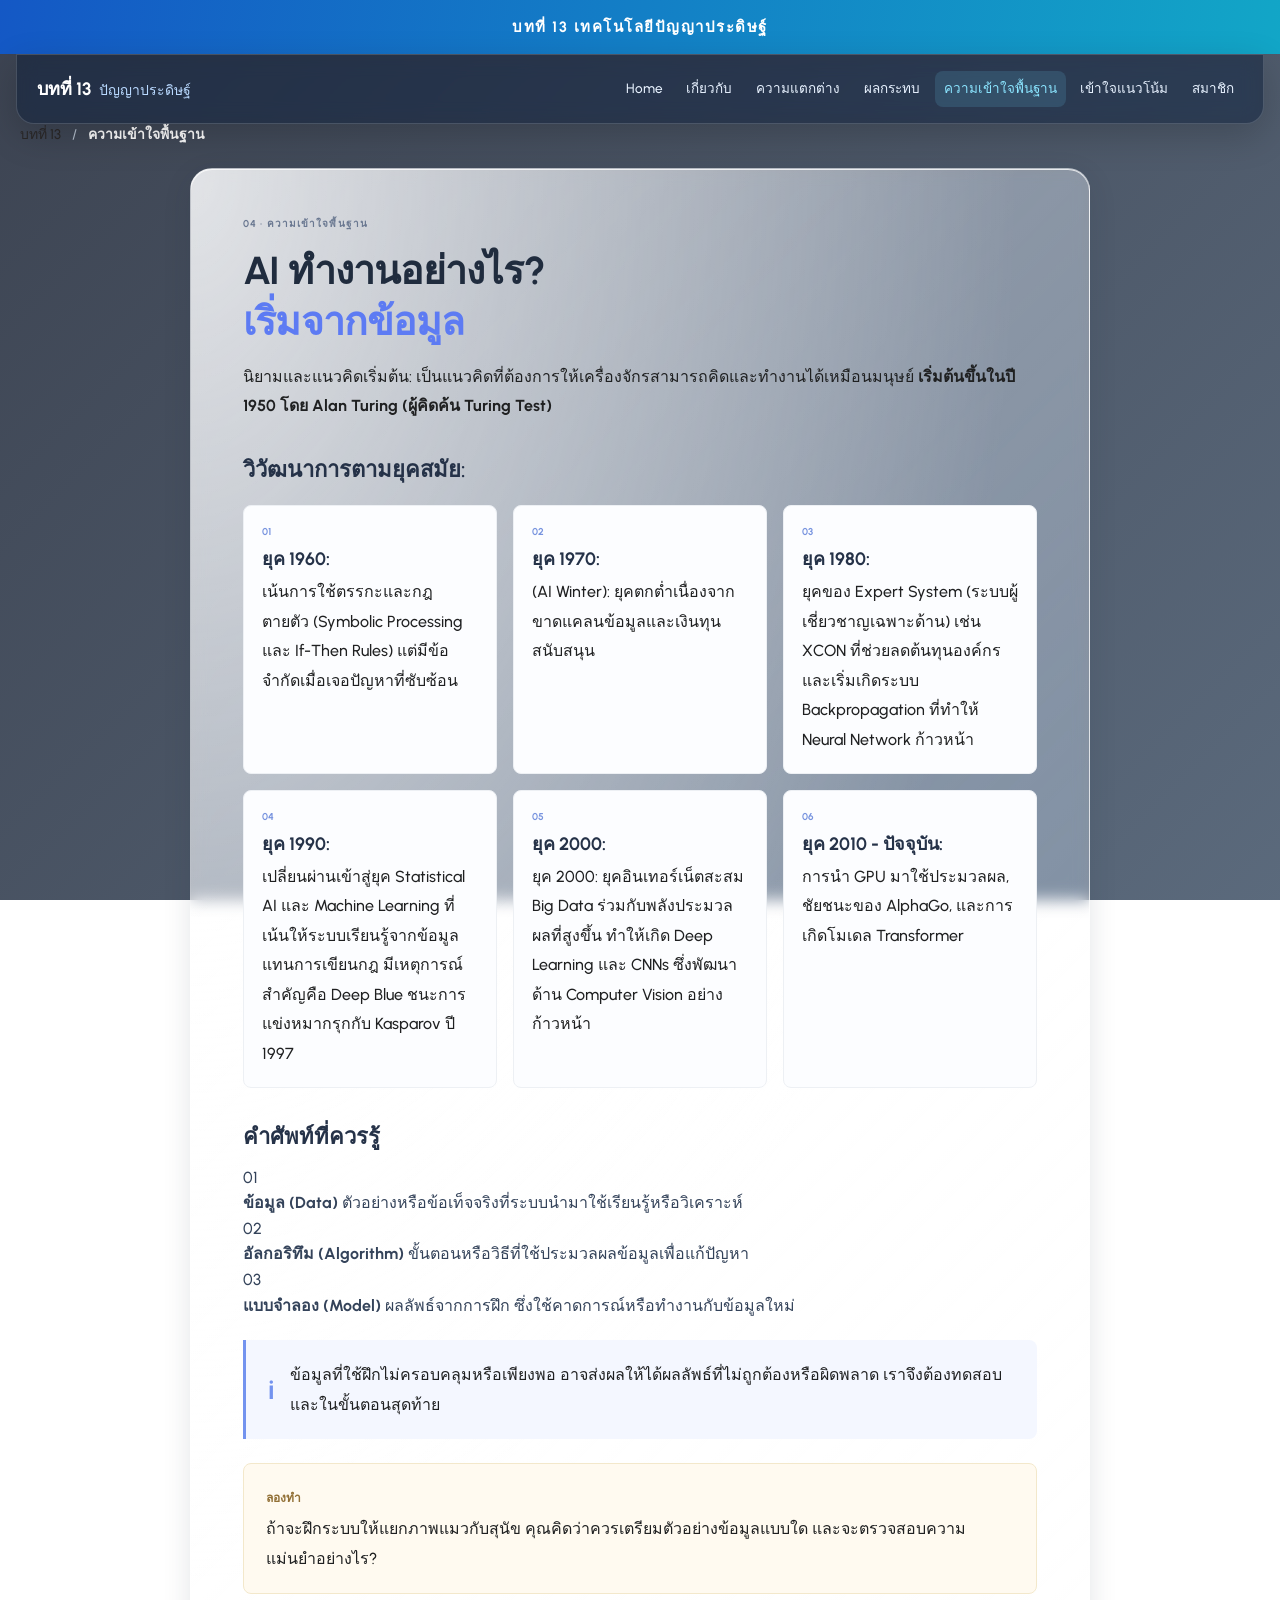
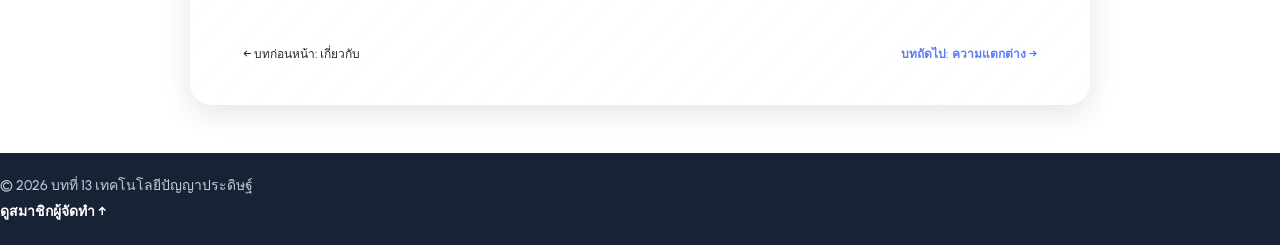
==== basic.html @ bcaa3d21 "first commit" ====
<!DOCTYPE html>
<html lang="th">
<head>
    <meta charset="UTF-8">
    <meta name="viewport" content="width=device-width, initial-scale=1.0">
    <title>พื้นฐาน | บทที่ 13</title>
    <meta name="description" content="บทเรียนเกี่ยวกับเทคโนโลยีปัญญาประดิษฐ์">
    <link rel="stylesheet" href="style.css">
    <link rel="preconnect" href="https://fonts.googleapis.com">
    <link rel="preconnect" href="https://fonts.gstatic.com" crossorigin>
    <link href="https://fonts.googleapis.com/css2?family=Urbanist:wght@400;500;600;700;800&display=swap" rel="stylesheet">
</head>
<body>
    <header class="header">
        <div class="alert">
            <div class="container">
                <p class="alert-text">บทที่ 13 เทคโนโลยีปัญญาประดิษฐ์</p>
            </div>
        </div>
        <div class="header-top">
            <div class="container">
                <a class="site-brand" href="index.html">บทที่ 13 <span>ปัญญาประดิษฐ์</span></a>
            </div>
            <div class="site-navigation">
                <input class="navigation-toggle" type="checkbox" id="navigation-toggle">
                <label class="navigation-toggle-label" for="navigation-toggle">
                    <span>เมนู</span>
                    <span class="hamburger-icon" aria-hidden="true"><span></span><span></span><span></span></span>
                </label>
                <nav class="navbar" aria-label="Primary navigation">
                <ul class="navbar-list">
                    <li><a href="index.html" class="navbar-link has-after">Home</a></li>
                    <li><a href="about.html" class="navbar-link has-after">เกี่ยวกับ</a></li>
                    <li><a href="contrast.html" class="navbar-link has-after">ความแตกต่าง</a></li>
                    <li><a href="effect.html" class="navbar-link has-after">ผลกระทบ</a></li>
                    <li><a href="basic.html" class="navbar-link has-after" aria-current="page">ความเข้าใจพื้นฐาน</a></li>
                    <li><a href="trend.html" class="navbar-link has-after">เข้าใจแนวโน้ม</a></li>
                    <li><a href="credit.html" class="navbar-link has-after">สมาชิก</a></li>
                </ul>
                </nav>
            </div>
        </div>
    </header>
    <main>
        <div class="content-wrap">
                <div class="breadcrumb"><a href="index.html">บทที่ 13</a><span aria-hidden="true">/</span><strong>ความเข้าใจพื้นฐาน</strong></div>
                <article class="article-card">
                    <span class="eyebrow">04 · ความเข้าใจพื้นฐาน</span>
                    <h1>AI ทำงานอย่างไร?<br><span class="title-accent">เริ่มจากข้อมูล</span></h1>
                    <p class="article-lead">นิยามและแนวคิดเริ่มต้น: เป็นแนวคิดที่ต้องการให้เครื่องจักรสามารถคิดและทำงานได้เหมือนมนุษย์ <strong>เริ่มต้นขึ้นในปี 1950 โดย Alan Turing (ผู้คิดค้น Turing Test)</strong></p>

                    <h2>วิวัฒนาการตามยุคสมัย:</h2>
                    <div class="process-grid">
                        <div class="process-card"><span>01</span><h3>ยุค 1960:</h3><p>เน้นการใช้ตรรกะและกฎตายตัว (Symbolic Processing และ If-Then Rules) แต่มีข้อจำกัดเมื่อเจอปัญหาที่ซับซ้อน</p></div>
                        <div class="process-card"><span>02</span><h3>ยุค 1970:</h3><p>(AI Winter): ยุคตกต่ำเนื่องจากขาดแคลนข้อมูลและเงินทุนสนับสนุน</p></div>
                        <div class="process-card"><span>03</span><h3>ยุค 1980:</h3><p>ยุคของ Expert System (ระบบผู้เชี่ยวชาญเฉพาะด้าน) เช่น XCON ที่ช่วยลดต้นทุนองค์กร และเริ่มเกิดระบบ Backpropagation ที่ทำให้ Neural Network ก้าวหน้า</p></div>
                        <div class="process-card"><span>04</span><h3>ยุค 1990:</h3><p>เปลี่ยนผ่านเข้าสู่ยุค Statistical AI และ Machine Learning ที่เน้นให้ระบบเรียนรู้จากข้อมูลแทนการเขียนกฎ มีเหตุการณ์สำคัญคือ Deep Blue ชนะการแข่งหมากรุกกับ Kasparov ปี 1997</p></div>
                        <div class="process-card"><span>05</span><h3>ยุค 2000:</h3><p>ยุค 2000: ยุคอินเทอร์เน็ตสะสม Big Data ร่วมกับพลังประมวลผลที่สูงขึ้น ทำให้เกิด Deep Learning และ CNNs ซึ่งพัฒนาด้าน Computer Vision อย่างก้าวหน้า</p></div>
                        <div class="process-card"><span>06</span><h3>ยุค 2010 - ปัจจุบัน:</h3><p>การนำ GPU มาใช้ประมวลผล, ชัยชนะของ AlphaGo, และการเกิดโมเดล Transformer</p></div>
                    </div>
                    <h2>คำศัพท์ที่ควรรู้</h2>
                    <div class="summary-list">
                        <div><span>01</span><p><strong>ข้อมูล (Data)</strong> ตัวอย่างหรือข้อเท็จจริงที่ระบบนำมาใช้เรียนรู้หรือวิเคราะห์</p></div>
                        <div><span>02</span><p><strong>อัลกอริทึม (Algorithm)</strong> ขั้นตอนหรือวิธีที่ใช้ประมวลผลข้อมูลเพื่อแก้ปัญหา</p></div>
                        <div><span>03</span><p><strong>แบบจำลอง (Model)</strong> ผลลัพธ์จากการฝึก ซึ่งใช้คาดการณ์หรือทำงานกับข้อมูลใหม่</p></div>
                    </div>
                    <div class="definition-box"><span class="definition-mark">i</span><p>ข้อมูลที่ใช้ฝึกไม่ครอบคลุมหรือเพียงพอ อาจส่งผลให้ได้ผลลัพธ์ที่ไม่ถูกต้องหรือผิดพลาด เราจึงต้องทดสอบและในขั้นตอนสุดท้าย</p></div>
                    <div class="notice-box"><strong>ลองทำ</strong><p>ถ้าจะฝึกระบบให้แยกภาพแมวกับสุนัข คุณคิดว่าควรเตรียมตัวอย่างข้อมูลแบบใด และจะตรวจสอบความแม่นยำอย่างไร?</p></div>
                    <div class="article-navigation"><a href="about.html">← บทก่อนหน้า: เกี่ยวกับ</a><a class="next-link" href="contrast.html">บทถัดไป: ความแตกต่าง →</a></div>
                </article>
                
            </div>
    </main>
    <footer class="site-footer">
        <p>© 2026 บทที่ 13 เทคโนโลยีปัญญาประดิษฐ์</p>
        <a href="credit.html">ดูสมาชิกผู้จัดทำ ↑</a>
    </footer>
</body>
</html>
---- style.css ----
:root {
    /* Color */
    --hoockers-green_20: hsl(148, 20%, 38%, 0.2);
    --pale-spring-bud: hsl(60, 68%, 85%);
    --hoockers-green: hsl(148, 20%, 38%);
    --spanish-gray: hsl(0, 0%, 61%);
    --light-gray: hsl(0, 0%, 80%);
    --cultured-1: hsl(0, 0%, 97%);
    --cultured-2: hsl(60, 6%, 93%);
    --gray-web: hsl(0, 0%, 49%);
    --white_30: hsl(0, 0%, 100%, 0.3);
    --black_70: hsla(0, 0%, 0%, 0.7);
    --black_50: hsla(0, 0%, 0%, 0.5);
    --black_15: hsla(0, 0%, 0%, 0.15);
    --black_10: hsla(0, 0%, 0%, 0.1);
    --black_5: hsla(0, 0%, 0%, 0.05);
    --white: hsl(0, 0%, 100%);
    --black: hsl(0, 0%, 0%);
    --color-blue: #5d7bf3;
    --color-white: #ffffff;
    --color-ink: #1d2430;

    /*Gradient Color*/
    --gradient: linear-gradient(to right, transparent 50%, var(--white_30) 100%);

    /*Typography*/
    --ff-urbanist: 'Urbanist', sans-serif;
    --fs-1: 4.8rem;
    --fs-2: 4rem;
    --fs-3: 3.4rem;
    --fs-4: 2.4rem;
    --fs-5: 2rem;
    --fs-6: 1.8rem;
    --fs-7: 1.5rem;
    --fs-8: 1.4rem;
    --fs-9: 1.3rem;
    --fw-400: 400;
    --fw-500: 500;
    --fw-600: 600;
    --fw-700: 700;
    --fw-800: 800;

    /*spacing*/
    --section-padding: 35px;

    /*Shadow*/
    --shadow-1: 0 8px 16px var(--black_15);
    --shadow-2: 0 4px 10px var(--black_5);
   
    /*radius*/
    --radius-3: 3px;

    /*transition*/
    --transition-1: 0.25s ease;
    --transition-2: 0.5s ease;
    --transition-3: 1s ease;
    --cubic-in: cubic-bezier(0.51, 0.03, 0.64, 0.28);
    --cubic-out: cubic-bezier(0.33, 0.85, 0.4, 0.96);
}

*,
*::before,
*::after {
    margin: 0;
    padding: 0;
    box-sizing: border-box;
}
li { list-style: none;}


a,
img,
span,
input,
button { display: block;}

a {
    text-decoration: none;
    color: rgb(43, 40, 40);
}

img {height: auto;}

input,
button {
    background: none;
    border: none;
    font: inherit;
}

input {width: 100%;}

button {cursor: pointer;}

html {
    font-family: var(--ff-urbanist);
    font-size: 10px;
    scroll-behavior: smooth;
}

body{
    background-color: var(--white);
    background-image:
        linear-gradient(rgba(255, 255, 255, 0.58), rgba(255, 255, 255, 0.58)),
        url("https://www.fitm.kmutnb.ac.th/images/slideshow/FITM3.jpg");
    background-position: center;
    background-repeat: no-repeat;
    background-size: cover;
    background-attachment: fixed;
    color: var(--gray-web);
    font-size: 1.6rem;
    font-weight: var(--fw-500);
    line-height: 1.6;
    /*height: 300vh;*/
}

.site-footer {
    margin-block-start: 48px;
    padding-block: 22px;
    background: #182235;
    color: #e8edf5;
}

.site-footer .container {
    display: flex;
    flex-wrap: wrap;
    align-items: center;
    justify-content: space-between;
    gap: 12px 24px;
}

.site-footer p {
    margin: 0;
    color: #c1cad8;
    font-size: 1.3rem;
}

.site-footer a {
    display: inline-flex;
    align-items: center;
    gap: 8px;
    color: var(--white);
    font-size: 1.4rem;
    font-weight: var(--fw-600);
    transition: color var(--transition-1);
}

.site-footer a:hover,
.site-footer a:focus-visible {
    color: #a9bcff;
}

@media (max-width: 480px) {
    .site-footer .container {
        flex-direction: column;
        align-items: flex-start;
    }
}

:focus-visible {outline-offset: 4px;}

::-webkit-scrollbar {
    width: 15px;
    height: 5px;
}

::-webkit-scrollbar-track { background-color: hsl(0, 0%, 95%);}

::-webkit-scrollbar-thumb { background-color: hsl(0, 0%, 70%);}

::-webkit-scrollbar-thumb:hover { background-color: hsl(0, 0%, 60%);}

.header .input-wrapper,
.header-action-btn:not(:first-child) { display: none;}

.header {
    position: relative;
    padding-block-end: 80px;
}

.alert {
    background-color: var(--pale-spring-bud);
    color: var(--black);
    font-size: var(--fs-7);
    text-transform: uppercase;
    font-weight: var(--fw-700);
    letter-spacing: 2px;
    text-align: center;
    padding-block: 15px;
}

.container { padding-inline: 15px;}

.header-top {
    bottom: 0;
    left: 0;
    width: 100%;
    background-color: var(--white);
    padding-block: 26px;
    z-index: 4;
}

.header-top .container {
    padding-inline: 30px;
    display: flex;
    justify-content: center;
    align-items: center;
    gap: 20px;
}

.header-action-btn {
    font-size: 28px;
    transition: var(--transition-1);
}

.header-action-btn:is(:hover , :focus) {color: var(--black_70);}

.section {padding-block: var(--section-padding);}

.has-bg-image {
    background-repeat: no-repeat;
    background-size: cover;
    background-position: center;
}

.h1,
.h2,
.h3,
.h2-large {
    color: var(--black);
    font-weight: var(--fw-600);
    line-height: 1.3;
}

.h1 {
    font-size: var(--fs-1);
    line-height: 1.2;
}

.h2 {font-size: var(--fs-3);}

.h2-large { font-size: var(--fs-2);}

.h3 {font-size: var(--fs-4);}

.btn {
    font-weight: var(--fw-600);
    max-width: max-content;
    padding: 10px 30px;
    border-radius: var(--radius-3);
    transition: var(--transition-1);
}

.btn-primary {
    background-color: var(--black);
    color: var(--white);
    border-radius: 10px;
}

.eyebrow {
    display: inline-flex;
    align-items: center;
    gap: 8px;
    color: #6a7891;
    font-size: 10px;
    font-weight: 700;
    letter-spacing: 1.1px;
}

.eyebrow-dot {
    width: 6px;
    height: 6px;
    border-radius: 50%;
    background: var(--color-blue);
}

.btn-primary:is(:hover , :focus) { background-color : var(--hoockers-green);}

.hero {padding-block-start: 0;}

.hero-card {
    background: linear-gradient(90deg,rgba(0, 47, 156, 1) 0%, rgba(1, 148, 60, 1) 100%);
    padding-left: 50px;
    background-position: 40%;
}

.hero-card .card-content {
    padding-left: 50px;
}

.hero-text {
    font-size: var(--fs-6);
    margin-block: 16px 30px;
}

.hero .price {
    font-size: var(--fs-4);
    color: var(--black);
    font-weight: var(--fw-600);
    margin-block-end: 20px;
}

.hero .scrollbar-item {
    min-width: 100%;
}

.has-scrollbar {
    display: flex;
    gap: 15px;
    overflow: auto;
    padding-block-end: 15px;
    margin-block-end: -15px;
    scroll-snap-type: inline mandatory;
}

.scrollbar-item {
    min-width: 100%;
    scroll-snap-align: start;
}

.has-scrollbar::-webkit-scrollbar-track,
.has-scrollbar::-webkit-scrollbar-thumb {background-color: transparent;}

.has-scrollbar:is(:hover , :focus-within)::-webkit-scrollbar-track {
    background-color: hsl(0, 0%, 90%);
}

.has-scrollbar:is(:hover , :focus-within)::-webkit-scrollbar-thumb {
    background-color: hsl(0, 0%, 60%);
}

.collection {
    padding-block: 24px 56px;
    background: linear-gradient(180deg, rgba(247, 249, 252, 0.62) 0%, rgba(255, 255, 255, 0.62) 100%);
}

.collection-list {
    display: grid;
    grid-template-columns: minmax(0, 1fr);
    gap: 16px;
}

.collection-list > li {
    min-width: 0;
}

.name{
    display: flex;
    position: relative;
    color: whitesmoke;
    right: -1200px;
    bottom: -100px;
    background-color:rgba(0, 0, 0, 0.6);
    border-radius: 8px;
    width: 100px;
    border: 1px solid white;
}
.full-page {
    width: 100%;
}

.collection-card {
    position: relative;
    min-height: 210px;
    padding: 22px;
    overflow: hidden;
    border-radius: 18px;
    border: 1px solid rgba(255, 255, 255, 0.65);
    background:
        radial-gradient(ellipse at top left, rgba(255, 255, 255, 0.72), transparent 65%),
        linear-gradient(135deg, rgba(255, 255, 255, 0.46), rgba(255, 255, 255, 0.2));
    -webkit-backdrop-filter: blur(8px) saturate(150%);
    backdrop-filter: blur(8px) saturate(150%);
    box-shadow:
        inset 0 1px 0 rgba(255, 255, 255, 0.8),
        0 8px 28px rgba(31, 45, 61, 0.12);
    transition: transform .2s ease, box-shadow .2s ease, border-color .2s ease;
}

.collection-card:hover {
    transform: translateY(-4px);
    border-color: rgba(255, 255, 255, 0.9);
    box-shadow:
        inset 0 1px 0 rgba(255, 255, 255, 0.95),
        0 16px 36px rgba(31, 45, 61, 0.18);
}

.collection-card .full-page {
    display: flex;
    min-height: 164px;
    flex-direction: column;
    align-items: flex-start;

}

.collection-number {
    display: inline-grid;
    width: 38px;
    height: 38px;
    place-items: center;
    border-radius: 12px;
    font-size: 12px;
    font-weight: 700;
}

.number-blue {
    background: #edf2ff;
    color: #5378de;
}

.number-orange {
    background: #fff3e9;
    color: #de8b3e;
}

.number-green {
    background: #eaf7f0;
    color: #42a877;
}

.number-purple {
    background: #f1edff;
    color: #8060d8;
}

.collection-arrow {
    position: absolute;
    top: 22px;
    right: 22px;
    color: #8b96a5;
    font-size: 20px;
    transition: transform .2s ease, color .2s ease;
}

.collection-card:hover .collection-arrow {
    color: var(--color-blue);
    transform: translate(2px, -2px);
}

.collection-tag {
    display: block;
    margin-top: 13px;
    color: #8b96a5;
    font-size: 9px;
}

.collection-card h3 {
    margin: 2px 0 3px;
    color: var(--color-ink);
    font-size: 16px;
    font-weight: 600;
}

.collection-card p {
    max-width: 380px;
    margin: 0;
    color: #818b99;
    font-size: 11px;
    line-height: 1.7;
}

.collection-card .card-title {
    margin-block: 18px 6px;
    color: var(--color-ink);
    font-size: 2.2rem;
}

.collection-card .card-text {
    margin-block-end: 18px;
    color: #687386;
    font-size: 1.5rem;
    font-weight: var(--fw-500);
    line-height: 1.6;
}

.main-content {
    padding: 32px 48px 20px;
}


.content-wrap {
    width: min(100%, var(--content-width));
    margin: 0 auto;
    
}

.breadcrumb {
    display: flex;
    align-items: center;
    gap: 11px;
    margin-bottom: 22px;
    color: #9ba4b1;
    font-size: 12px;
    margin-left: 20px;
}

.breadcrumb a:hover {
    color: var(--color-blue);
}

.foot-nav {
    display: flex;
    justify-content: space-between;
    gap: 14px;
    padding: 21px 0 4px;
    color: #a0a8b3;
    font-size: 10px;
}

.foot-nav a {
    color: #77859a;
}

.foot-nav a:hover {
    color: var(--color-blue);
}


.article-navigation {
    display: flex;
    justify-content: space-between;
    gap: 15px;
    margin-top: 32px;
    padding-top: 19px;
    border-top: 1px solid var(--color-line);
    color: #7c8899;
    font-size: 12px;
}

.article-navigation a:hover {
    color: var(--color-blue);
}

.article-navigation .next-link {
    color: var(--color-blue);
    font-weight: 600;
    text-align: right;
}

.article-card {
    max-width: 900px;
    margin: 0 auto;
    padding: 40px 52px;
    border: 1px solid #edf0f4;
    border-radius: 13px;
    background: var(--color-white);
}

.article-card > .eyebrow {
    margin-bottom: 10px;
}

.article-card h1 {
    margin: 4px 0 14px;
    color: #202c3e;
    font-size: clamp(30px, 4vw, 39px);
    font-weight: 700;
    letter-spacing: -.8px;
    line-height: 1.35;
}

.title-accent {
    color: var(--color-blue);
}

.article-lead {
    margin: 0 0 25px;
    color: #637084;
    font-size: 15px;
    line-height: 1.9;
}

.article-card h2 {
    margin: 31px 0 10px;
    color: #253248;
    font-size: 19px;
    font-weight: 600;
}

.article-card > p:not(.article-lead) {
    color: #637084;
    font-size: 14px;
    line-height: 1.95;
}

.definition-box {
    display: flex;
    align-items: center;
    gap: 15px;
    margin: 22px 0;
    padding: 17px 20px;
    border-left: 3px solid #7393ef;
    border-radius: 0 8px 8px 0;
    background: #f4f7ff;
}

.definition-mark {
    color: #7393ef;
    font-size: 27px;
    font-weight: 700;
    line-height: 1;
}

.definition-box p {
    margin: 0;
    color: #53647d;
    font-size: 13px;
}

.process-grid {
    display: grid;
    grid-template-columns: repeat(3, 1fr);
    gap: 11px;
    margin: 19px 0;
}

.process-card {
    padding: 15px;
    border: 1px solid #edf0f4;
    border-radius: 8px;
    background: #fcfdff;
}

.process-card > span {
    color: #7894df;
    font-size: 10px;
    font-weight: 700;
}

.process-card h3 {
    margin: 6px 0 4px;
    color: #33435d;
    font-size: 13px;
}

.process-card p {
    margin: 0;
    color: #8490a0;
    font-size: 11px;
    line-height: 1.7;
}


.content-list {
    display: grid;
    gap: 8px;
    margin: 12px 0;
    padding: 0;
    list-style: none;
}

.content-list li {
    position: relative;
    padding-left: 20px;
    color: #637084;
    font-size: 13px;
}

.content-list li::before {
    position: absolute;
    top: 1px;
    left: 1px;
    color: #6c8bea;
    content: "•";
    font-size: 18px;
    line-height: 1.3;
}

.notice-box {
    margin: 24px 0 9px;
    padding: 16px 19px;
    border: 1px solid #f3e8cb;
    border-radius: 8px;
    background: #fffaf0;
}

.notice-box strong {
    color: #927036;
    font-size: 12px;
}

.notice-box p {
    margin: 4px 0 0;
    color: #82785e;
    font-size: 12px;
    line-height: 1.8;
}

.article-navigation {
    display: flex;
    justify-content: space-between;
    gap: 15px;
    margin-top: 32px;
    padding-top: 19px;
    border-top: 1px solid var(--color-line);
    color: #7c8899;
    font-size: 12px;
}

.article-navigation a:hover {
    color: var(--color-blue);
}

.article-navigation .next-link {
    color: var(--color-blue);
    font-weight: 600;
    text-align: right;
}

.member-grid {
    display: grid;
    grid-template-columns: repeat(2, minmax(0, 1fr));
    gap: 10px;
}

.member-card {
    display: flex;
    align-items: center;
    gap: 12px;
    padding: 14px;
    border: 1px solid #edf0f4;
    border-radius: 8px;
    background: #fff;
}

.member-avatar {
    display: grid;
    width: 38px;
    height: 38px;
    flex: 0 0 auto;
    place-items: center;
    border-radius: 12px;
    background: #edf2ff;
    color: #5378de;
    font-size: 11px;
    font-weight: 700;
}

.member-card h3 {
    margin: 0;
    color: #34435a;
    font-size: 12px;
    font-weight: 600;
}

.member-card p {
    margin: 2px 0 0;
    color: #8993a1;
    font-size: 10px;
}



.section-heading {
    display: flex;
    align-items: end;
    justify-content: space-between;
    gap: 20px;
    margin-bottom: 19px;
    margin-left: 20px;
}

.section-heading h2 {
    margin: 4px 0 0;
    color: var(--color-ink);
    font-size: 22px;
    font-weight: 700;
    letter-spacing: -.4px;
}

.section-heading .eyebrow {
    font-size: 9px;
}

.has-before,
.has-after {
    position: relative;
    z-index: 1;
}

.has-before::before,
.has-after::after {
    content: "";
    position: absolute;
}

.hover\:shine {overflow: hidden;}

.hover\:shine .has-bg-image {
    position: absolute;
    top: 0;
    right: 0;
    left: 0;
    bottom: 0;
    z-index: -1;
    transition: var(--transition-2);
}

.hover\:shine:is(:hover , :focus) .has-bg-image { transform: scale(1.15);}

.hover\:shine::before {
    top: 0;
    left: -140%;
    bottom: 0;
    width: 100%;
    background-image: var(--gradient);
    transform: skewX(-25deg);
    transition: var(--transition-2);
    z-index: 1;
}

.hover\:shine:is(:hover , :focus-within)::before { animation: shine 1s ease forwards;}

@keyframes shine {
    0% { transform: skewX(-25deg) translateX(0);}
    100% { transform: skewX(-25deg) translateX(250%);}
}

.btn-link {
    color: var(--black);
    font-weight: var(--fw-600);
    
    align-items: center;
    gap: 8px;
    margin-block-start: auto;
    transition: var(--transition-1);
}

.collection-card .btn-link {
    color: #4e68cf;
    font-size: 1.4rem;
}

.collection-card .btn-link:hover,
.collection-card .btn-link:focus-visible {
    color: #263eab;
    gap: 12px;
}

.img-holder {
    aspect-ratio: var(--width) / var(--height);
    background-color: var(--light-gray);
}

.img-cover {
    width: 100%;
    height: 100%;
    object-fit: cover;
}

.badge {
    max-width: max-content;
    background-color: var(--hoockers-green);
    color: var(--white);
    font-weight: var(--fw-700);
    padding-inline: 12px;
    border-radius: var(--radius-3);
}

.shop .title-wrapper {
    display: flex;
    flex-wrap: wrap;
    justify-content: space-between;
    align-items: center;
    gap: 18px;
    margin-block-end: 50px;
}

.shop .btn-link:is(:hover , :focus) { color: var(--hoockers-green);}

.shop-card .card-banner {
    position: relative;
    overflow: hidden;
}

.shop-card .badge {
    position: absolute;
    top: 20px;
    left: 20px;
}

.shop-card .card-actions {
    position: absolute;
    top: 50%;
    right: 0;
    transform: translate(0,-50%);
    display: grid;
    gap: 10px;
    opacity: 0;
    transition: var(--transition-2);
}

.shop-card .action-btn {
    background-color: var(--white);
    font-size: 24px;
    padding: 12px;
    border-radius: 50%;
    transition: var(--transition-1);
}

.shop-card .action-btn:is(:hover , :focus) {
    background-color: var(--black);
    color: var(--white);
}

.shop-card:is(:hover , :focus) .card-actions {
    opacity: 1;
    transform: translate(-20px , -50%);
}

.shop-card .card-content {
    padding-block: 20px;
    text-align: center;
}

.shop-card :is(.price , .card-rating , .rating-wrapper) {
    display: flex;
    justify-content: center;
    align-items: center;
    gap: 5px;
}

.shop-card .del {
    font-size: var(--fs-9);
    font-weight: var(--fw-400);
}

.shop-card .price .span {
    color: var(--black);
    font-weight: var(--fw-700);
}

.shop-card .card-title {
    color: var(--black);
    font-size: var(--fs-7);
    font-weight: var(--fw-500);
    margin-block-end: 8px;
    transition: var(--transition-1);
}

.shop-card .card-title:is(:hover , :focus) {
    text-decoration: underline;
    color: var(--hoockers-green);
}

.shop-card .rating-wrapper {
    gap: 2px;
    color: var(--hoockers-green);
    font-size: 15px;
}

.shop-card .rating-text {
    font-size: var(--fs-8);
    font-weight: var(--fw-400);
    line-height: 1;
}

@media (min-width: 1200px) {
    .container {max-width: 100%;}
    .scrollbar-item {min-width: calc(20% - 24px);}

    .header .input-wrapper,
    .header-action-btn:not(:first-child) {display: block;}

    .header {
        padding-block-end: 0;
        margin-block-end: 0;
    }
    }
@media (min-width: 640px) {
        .collection-list {
            grid-template-columns: repeat(2, minmax(0, 1fr));
            gap: 20px;
        }
    }

    @media (min-width: 1024px) {
        .collection .container {
            max-width: 1200px;
            margin-inline: auto;
        }

        .collection-list {
            grid-template-columns: repeat(3, minmax(0, 1fr));
            gap: 24px;
        }
    }

    @media (min-width: 1200px) {
    .header-top {
        position: unset;
        padding-block: 0;
    }

    .header-top .container {flex-wrap: wrap;}

    .search-field {
        width: 270;
        font-size: var(--fs-7);
        border: 2px solid var(--hoockers-green_20);
        border-radius:  var(--radius-3);
        padding: 10px 20px;
        padding-inline-end: 40px;
        outline: 60px;
        outline: none;
        transition: var(--transition-1);
    }

    .search.field::placeholder {color: var(--light-gray);}

    .search.field:focus {border-color: var(--black);}

    .header .input-wrapper {position: relative;}

    .header .search-submit {
        position: absolute;
        top: 50%;
        right: 15px;
        transform: translateY(-50%);
        font-size: 22px;
    }

    .header .logo {margin-inline-end: 60px;}

    .header-action {
        display: flex;
        align-items: center;
        gap: 40px;
    }

    .header-action-btn { position:relative;}

    
    .header-action-btn .btn-badge {
        position: absolute;
        top: 0;
        right: -10px;
        background-color: var(--black);
        color: var(--white);
        font-size: var(--fs-9);
        min-width: 18px;
        height: 18px;
        line-height: 1.4;
        border-radius: 20px;
    }

    .header-action-btn:last-child {
        display: flex;
        align-items: center;
        gap: 10px;
    }

    .header-action-btn .btn-text {
        font-size: var(--fs-7);
        font-weight: var(--fs-700);
        margin-block-start: 3px;
    }

    .hero-card { padding: 120px 100px;}

    .hero-text {max-width: 40ch;}

}


body {
    background-image:
        linear-gradient(135deg, rgba(5, 14, 32, 0.78), rgba(13, 35, 62, 0.68)),
        url("https://www.fitm.kmutnb.ac.th/images/slideshow/FITM3.jpg");
    color: #dce8f7;
}

.alert {
    background: linear-gradient(100deg, #1458c5, #12a6c7);
    color: #fff;
    letter-spacing: 1.5px;
}

.header-top {
    border-bottom: 1px solid rgba(255, 255, 255, 0.12);
}

.hero-card {
    position: relative;
    isolation: isolate;
    overflow: hidden;
    background-position: center 36%;
    background-size: cover;
    border: 1px solid rgba(255, 255, 255, 0.24);
    border-radius: 28px;
    box-shadow: 0 24px 64px rgba(0, 0, 0, 0.3);
}

.hero-card::before {
    position: absolute;
    z-index: 0;
    inset: 0;
    background: linear-gradient(90deg, rgba(2, 8, 28, 0.88) 0%, rgba(2, 8, 28, 0.68) 38%, rgba(2, 8, 28, 0.12) 78%, rgba(2, 8, 28, 0.04) 100%);
    content: "";
}

.hero-card .card-content {
    position: relative;
    z-index: 1;
}

.hero-card .eyebrow {
    color: #c3edff;
}

.hero-card .eyebrow-dot {
    background: #48d8ff;
    box-shadow: 0 0 14px rgba(72, 216, 255, 0.9);
}

.hero-card .h1 {
    color: #fff;
    text-shadow: 0 4px 24px rgba(0, 0, 0, 0.28);
}

.hero-card .hero-text {
    color: rgba(239, 246, 255, 0.82);
}

.btn-primary {
    border: 1px solid rgba(255, 255, 255, 0.28);
    background: linear-gradient(110deg, #356cf4, #13a8c8);
    box-shadow: 0 8px 24px rgba(19, 134, 211, 0.28);
}

.btn-primary:is(:hover, :focus-visible) {
    background: linear-gradient(110deg, #2458de, #078eae);
    box-shadow: 0 10px 28px rgba(19, 134, 211, 0.4);
    transform: translateY(-2px);
}

.breadcrumb {
    color: rgba(226, 238, 252, 0.72);
}

.breadcrumb strong {
    color: #fff;
}

.collection {
    background: linear-gradient(180deg, rgba(5, 16, 36, 0.08), rgba(5, 16, 36, 0.24));
}

.section-heading h2 {
    color: #f1f7ff;
    text-shadow: 0 3px 18px rgba(0, 0, 0, 0.3);
}

.collection-card {
    border-color: rgba(255, 255, 255, 0.48);
    background:
        radial-gradient(ellipse at top left, rgba(255, 255, 255, 0.68), transparent 65%), /*ไล่สีจากซ้ายบนลงมา*/
        linear-gradient(135deg, rgba(255, 255, 255, 0.36), rgba(225, 239, 255, 0.2));
    box-shadow:
        inset 0 1px 0 rgba(255, 255, 255, 0.75),
        0 12px 32px rgba(2, 10, 25, 0.18);
}

.collection-card:hover,
.collection-list a:focus-visible .collection-card {
    border-color: rgba(179, 232, 255, 0.95);
    box-shadow:
        inset 0 1px 0 rgba(255, 255, 255, 0.95),
        0 18px 42px rgba(2, 10, 25, 0.28),
        0 0 0 1px rgba(90, 203, 255, 0.16);
}

.collection-card .card-title {
    color: #14243b;
}

.collection-card .card-text {
    color: #43536b;
}

.collection-card .btn-link {
    color: #2857cf;
}

.article-card {
    border-color: rgba(255, 255, 255, 0.7);
    border-radius: 22px;
    border-color: rgba(255, 255, 255, 0.48);
    background:
        radial-gradient(ellipse at top left, rgba(255, 255, 255, 0.72), transparent 65%),
        linear-gradient(135deg, rgba(255, 255, 255, 0.46), rgba(255, 255, 255, 0.2));
    -webkit-backdrop-filter: blur(8px) saturate(150%);
    backdrop-filter: blur(8px) saturate(150%);
    box-shadow:
        inset 0 1px 0 rgba(255, 255, 255, 0.8),
        0 8px 28px rgba(31, 45, 61, 0.12);
    transition: transform .2s ease, box-shadow .2s ease, border-color .2s ease;
}

.foot-nav {
    color: rgba(226, 238, 252, 0.7);
}

.foot-nav a {
    color: #b7d9ff;
}

.navbar .navbar-link {
    color: rgba(232, 242, 255, 0.82);
    transition: color var(--transition-1);
}

.navbar .navbar-link:hover,
.navbar .navbar-link:focus-visible,
.navbar .navbar-link[aria-current="page"] {
    color: #71d9ff;
}

.navbar .navbar-link::after {
    left: 0;
    bottom: 0;
    width: 100%;
    height: 1px;
    background: #71d9ff;
    transition: transform var(--transition-1);
    transform: scaleX(0);
    transform-origin: left;
}

.navbar .navbar-link:is(:hover, :focus-visible)::after {
    transform: scaleX(1);
}

@media (max-width: 639px) {
    .main-content {
        padding: 24px 18px 18px;
    }

    .hero-card {
        border-radius: 20px;
    }

    .hero-card .card-content {
        padding-left: 12px;
    }

    .article-card {
        padding: 28px 22px;
    }
}

@media (prefers-reduced-motion: reduce) {
    .collection-card,
    .btn-primary {
        transition: none;
    }
}

/* Glass navigation */
.header-top {
    background:  rgba(11, 27, 49, 0.48);
    border: 1px solid rgba(255, 255, 255, 0.16);
    border-radius: 0 0 18px 18px;
    box-shadow: 0 12px 36px rgba(0, 0, 0, 0.18);
    -webkit-backdrop-filter: blur(10px) saturate(145%);
    backdrop-filter: blur(10px) saturate(145%);
}

.header-top .container {
    justify-content: flex-start;
}

@media (min-width: 1200px) {
    .header-top {
        display: flex;
        align-items: center;
        width: 100%;
        min-height: 70px;
        
        padding: 8px 16px;
    }

    .header-top .container {
        width: auto;
        flex: 0 0 auto;
        padding-inline: 8px;
    }

}

@media (max-width: 1199px) {
    .header-top {
        width: calc(100% - 24px);
        margin: 0 auto;
        padding-block: 14px;
        border-radius: 0 0 18px 18px;
    }
}


.header {
    padding-block-end: 0;
}

.header-top {
    position: relative;
    display: flex;
    flex-direction: column;
    gap: 8px;
    width: min(100% - 24px, 1440px);
    margin-inline: auto;
    padding: 16px 20px;
}

.header-top .container {
    width: 100%;
    padding-inline: 0;
}

.site-brand {
    display: inline-flex;
    flex-wrap: wrap;
    align-items: baseline;
    gap: 8px;
    color: #fff;
    font-size: 1.8rem;
    font-weight: var(--fw-700);
}

.site-brand span {
    color: #b9d9ff;
    font-size: 1.4rem;
    font-weight: var(--fw-500);
}

.site-navigation {
    position: relative;
    z-index: 5;
    width: 100%;
    margin: 0;
    padding: 0;
    background: transparent;
}

.navigation-toggle {
    position: absolute;
    width: 1px;
    height: 1px;
    overflow: hidden;
    clip-path: inset(50%);
    white-space: nowrap;
}

.navigation-toggle-label {
    display: flex;
    width: max-content;
    align-items: center;
    gap: 12px;
    padding: 10px 14px;
    border: 1px solid rgba(255, 255, 255, 0.24);
    border-radius: 12px;
    background: rgba(255, 255, 255, 0.08);
    color: #f3f8ff;
    cursor: pointer;
    font-size: 1.5rem;
    list-style: none;
    -webkit-backdrop-filter: blur(12px);
    backdrop-filter: blur(12px);
}

.navigation-toggle:focus-visible + .navigation-toggle-label {
    outline: 2px solid #71d9ff;
    outline-offset: 3px;
}

.hamburger-icon {
    display: grid;
    width: 20px;
    gap: 4px;
}

.hamburger-icon span {
    width: 100%;
    height: 2px;
    border-radius: 2px;
    background: #e8f2ff;
    transition: transform var(--transition-1), opacity var(--transition-1);
}

.navigation-toggle:checked + .navigation-toggle-label .hamburger-icon span:first-child {
    transform: translateY(6px) rotate(45deg);
}

.navigation-toggle:checked + .navigation-toggle-label .hamburger-icon span:nth-child(2) {
    opacity: 0;
}

.navigation-toggle:checked + .navigation-toggle-label .hamburger-icon span:last-child {
    transform: translateY(-6px) rotate(-45deg);
}

.site-navigation > .navbar {
    display: none;
}

.navigation-toggle:checked ~ .navbar {
    position: absolute;
    top: calc(100% + 8px);
    left: 0;
    display: block;
    width: min(calc(100vw - 48px), 340px);
    margin: 0;
    padding: 12px;
    overflow: hidden;
    border: 1px solid rgba(255, 255, 255, 0.22);
    border-radius: 16px;
    background: rgba(11, 27, 49, 0.88);
    box-shadow: 0 16px 36px rgba(0, 0, 0, 0.3);
    -webkit-backdrop-filter: blur(18px) saturate(145%);
    backdrop-filter: blur(18px) saturate(145%);
}

.site-navigation .navbar-list {
    display: grid;
    gap: 4px;
}

.site-navigation .navbar-link {
    display: block;
    padding: 7px 10px;
    border-radius: 8px;
    color: #e8f2ff;
    font-size: 1.5rem;
    line-height: 1.6;
    white-space: nowrap;
}

.site-navigation .navbar-link:hover,
.site-navigation .navbar-link:focus-visible,
.site-navigation .navbar-link[aria-current="page"] {
    background: rgba(113, 217, 255, 0.1);
    color: #71d9ff;
}

.article-card {
    background:
        radial-gradient(ellipse at top left, rgba(255, 255, 255, 0.72), transparent 65%),
        linear-gradient(135deg, rgba(255, 255, 255, 0.46), rgba(255, 255, 255, 0.2));
    -webkit-backdrop-filter: blur(8px) saturate(150%);
    backdrop-filter: blur(8px) saturate(150%);
    box-shadow:
        inset 0 1px 0 rgba(255, 255, 255, 0.8),
        0 8px 28px rgba(31, 45, 61, 0.12);
    transition: transform .2s ease, box-shadow .2s ease, border-color .2s ease;
    color: #34435a;
}

.article-card h1 {
    font-size: clamp(3rem, 4vw, 3.9rem);
    line-height: 1.3;
}

.article-card h2 {
    margin-block: 3.2rem 1.2rem;
    font-size: 2.2rem;
    line-height: 1.5;
}

.article-card h3 {
    font-size: 1.8rem;
    line-height: 1.5;
}

.article-lead,
.article-card > p:not(.article-lead),
.definition-box p,
.content-list li,
.process-card p,
.notice-box p,
.trend-card p,
.trend-example,
.member-card p {
    color: #1f2021;
    font-size: 1.6rem;
    line-height: 1.85;
}

.content-list {
    gap: 1rem;
    margin-block: 1.6rem;
}

.content-list li {
    padding-left: 2.2rem;
}

.process-grid,
.trend-grid {
    gap: 1.6rem;
}

.process-card,
.trend-card {
    padding: 1.8rem;
}

.process-card h3,
.member-card h3 {
    color: #253248;
}

.definition-box,
.notice-box {
    padding: 2rem 2.2rem;
}

.breadcrumb {
    font-size: 1.4rem;
}

.site-footer p,
.site-footer a {
    font-size: 1.4rem;
}

@media (min-width: 960px) {
    .header-top {
        flex-direction: row;
        align-items: center;
        gap: 16px;
        width: min(100% - 32px, 1440px);
        margin-inline: auto;
        padding: 12px 20px;
    }

    .header-top .container {
        width: auto;
        flex: 0 0 auto;
    }

    .site-navigation {
        width: auto;
        flex: 1 1 auto;
        margin-left: auto;
        align-self: center;
    }

    .navigation-toggle,
    .navigation-toggle-label {
        display: none;
    }

    .site-navigation > .navbar {
        position: static;
        display: block;
        width: auto;
        margin: 0;
        padding: 0;
        overflow: visible;
        border: 0;
        background: transparent;
        box-shadow: none;
        -webkit-backdrop-filter: none;
        backdrop-filter: none;
    }

    .site-navigation .navbar-list {
        display: flex;
        flex-wrap: wrap;
        justify-content: flex-end;
        gap: 4px clamp(2px, 0.45vw, 8px);
    }

    .site-navigation .navbar-link {
        padding: 7px 9px;
        font-size: 1.35rem;
        white-space: nowrap;
    }

    .site-navigation .navbar-link:hover,
    .site-navigation .navbar-link:focus-visible,
    .site-navigation .navbar-link[aria-current="page"] {
        background: rgba(113, 217, 255, 0.14);
        color: #8be5ff;
    }
}

@media (max-width: 639px) {
    .header-top {
        width: calc(100% - 16px);
        padding: 14px;
    }

    .main-content {
        padding: 24px 12px 18px;
    }

    .article-card {
        padding: 24px 18px;
    }

    .process-grid,
    .member-grid {
        grid-template-columns: 1fr;
    }
}

@media (prefers-reduced-motion: reduce) {
    *,
    *::before,
    *::after {
        scroll-behavior: auto !important;
        animation-duration: 0.01ms !important;
        animation-iteration-count: 1 !important;
        transition-duration: 0.01ms !important;
    }

    .navbar .navbar-link::after {
        transition-duration: 250ms !important;
    }
}
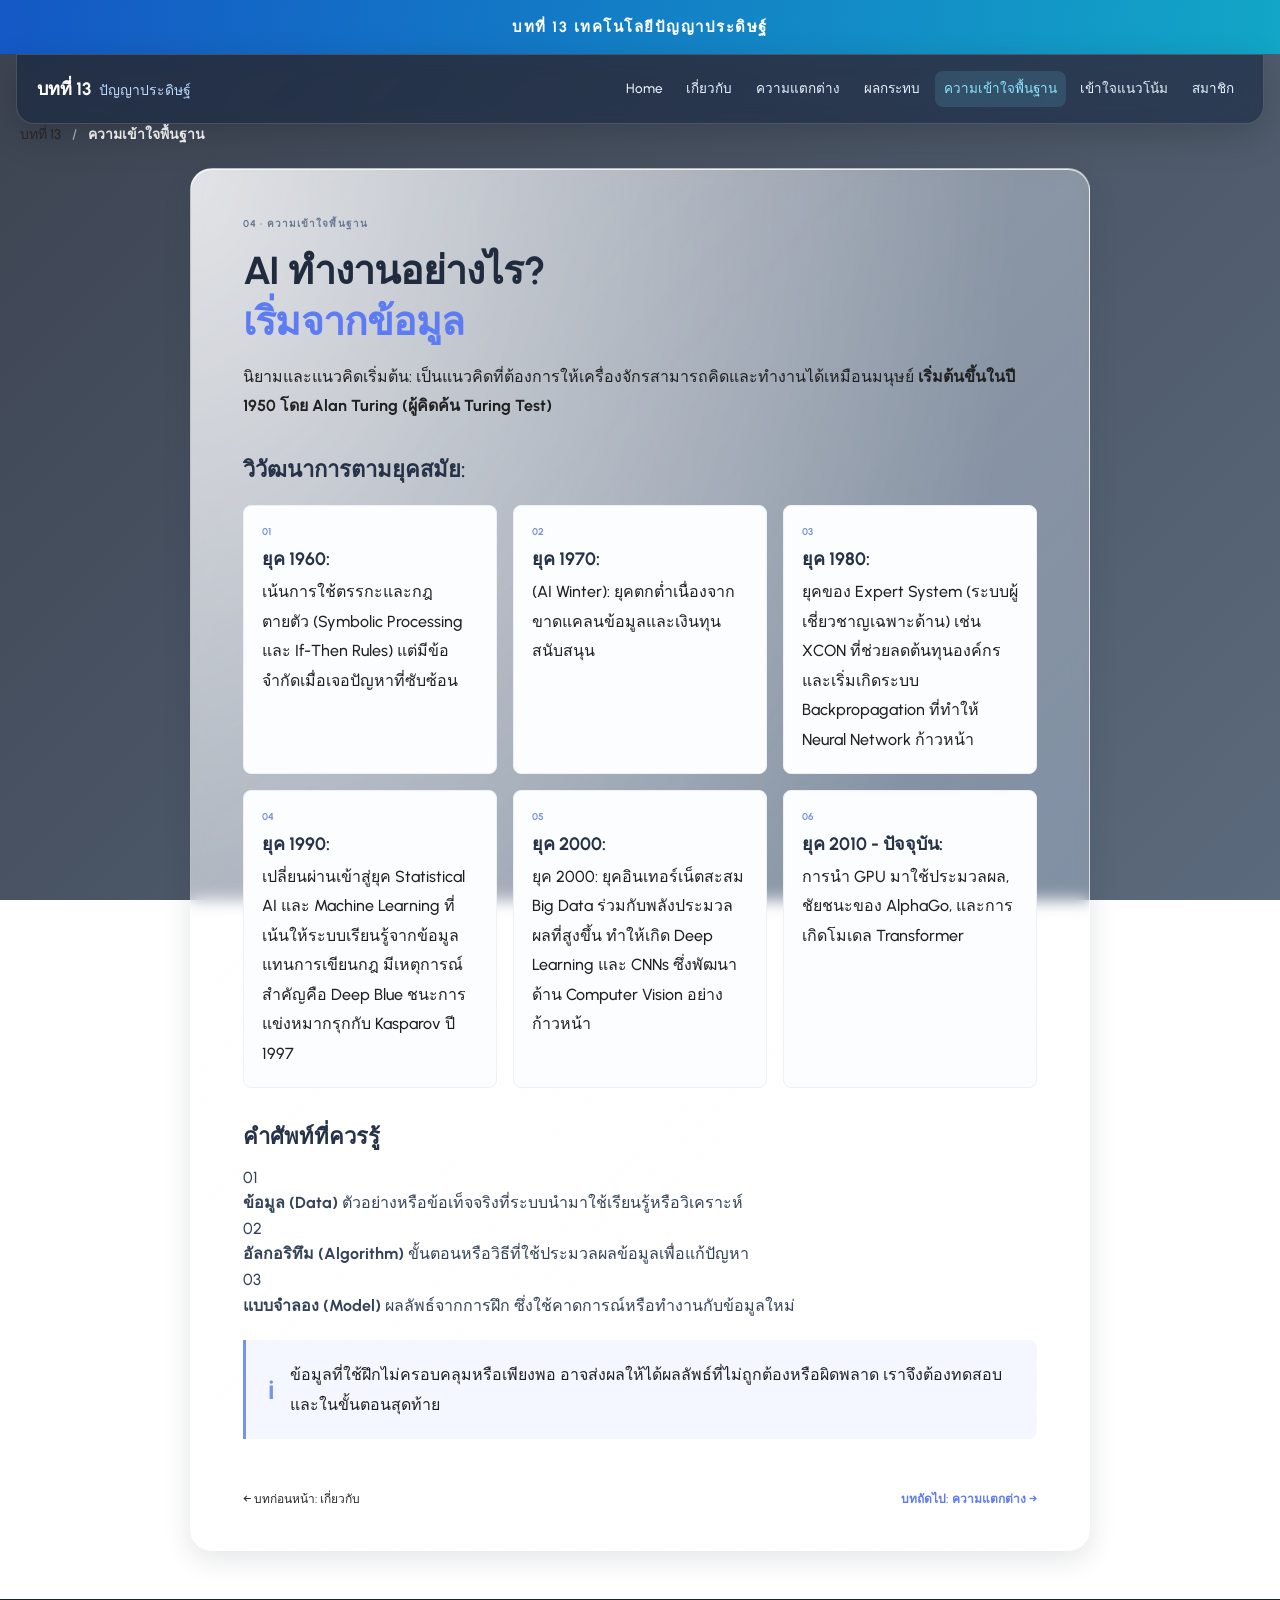
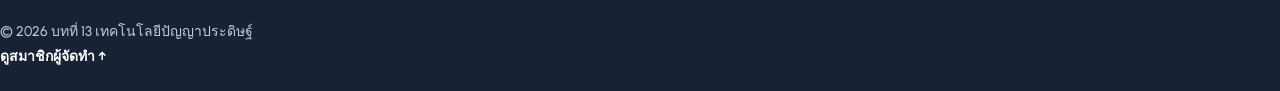
==== commit 1c150c20: "first commit" ====
--- a/basic.html
+++ b/basic.html
@@ -65,7 +65,7 @@
                         <div><span>03</span><p><strong>แบบจำลอง (Model)</strong> ผลลัพธ์จากการฝึก ซึ่งใช้คาดการณ์หรือทำงานกับข้อมูลใหม่</p></div>
                     </div>
                     <div class="definition-box"><span class="definition-mark">i</span><p>ข้อมูลที่ใช้ฝึกไม่ครอบคลุมหรือเพียงพอ อาจส่งผลให้ได้ผลลัพธ์ที่ไม่ถูกต้องหรือผิดพลาด เราจึงต้องทดสอบและในขั้นตอนสุดท้าย</p></div>
-                    <div class="notice-box"><strong>ลองทำ</strong><p>ถ้าจะฝึกระบบให้แยกภาพแมวกับสุนัข คุณคิดว่าควรเตรียมตัวอย่างข้อมูลแบบใด และจะตรวจสอบความแม่นยำอย่างไร?</p></div>
+                    
                     <div class="article-navigation"><a href="about.html">← บทก่อนหน้า: เกี่ยวกับ</a><a class="next-link" href="contrast.html">บทถัดไป: ความแตกต่าง →</a></div>
                 </article>
                 
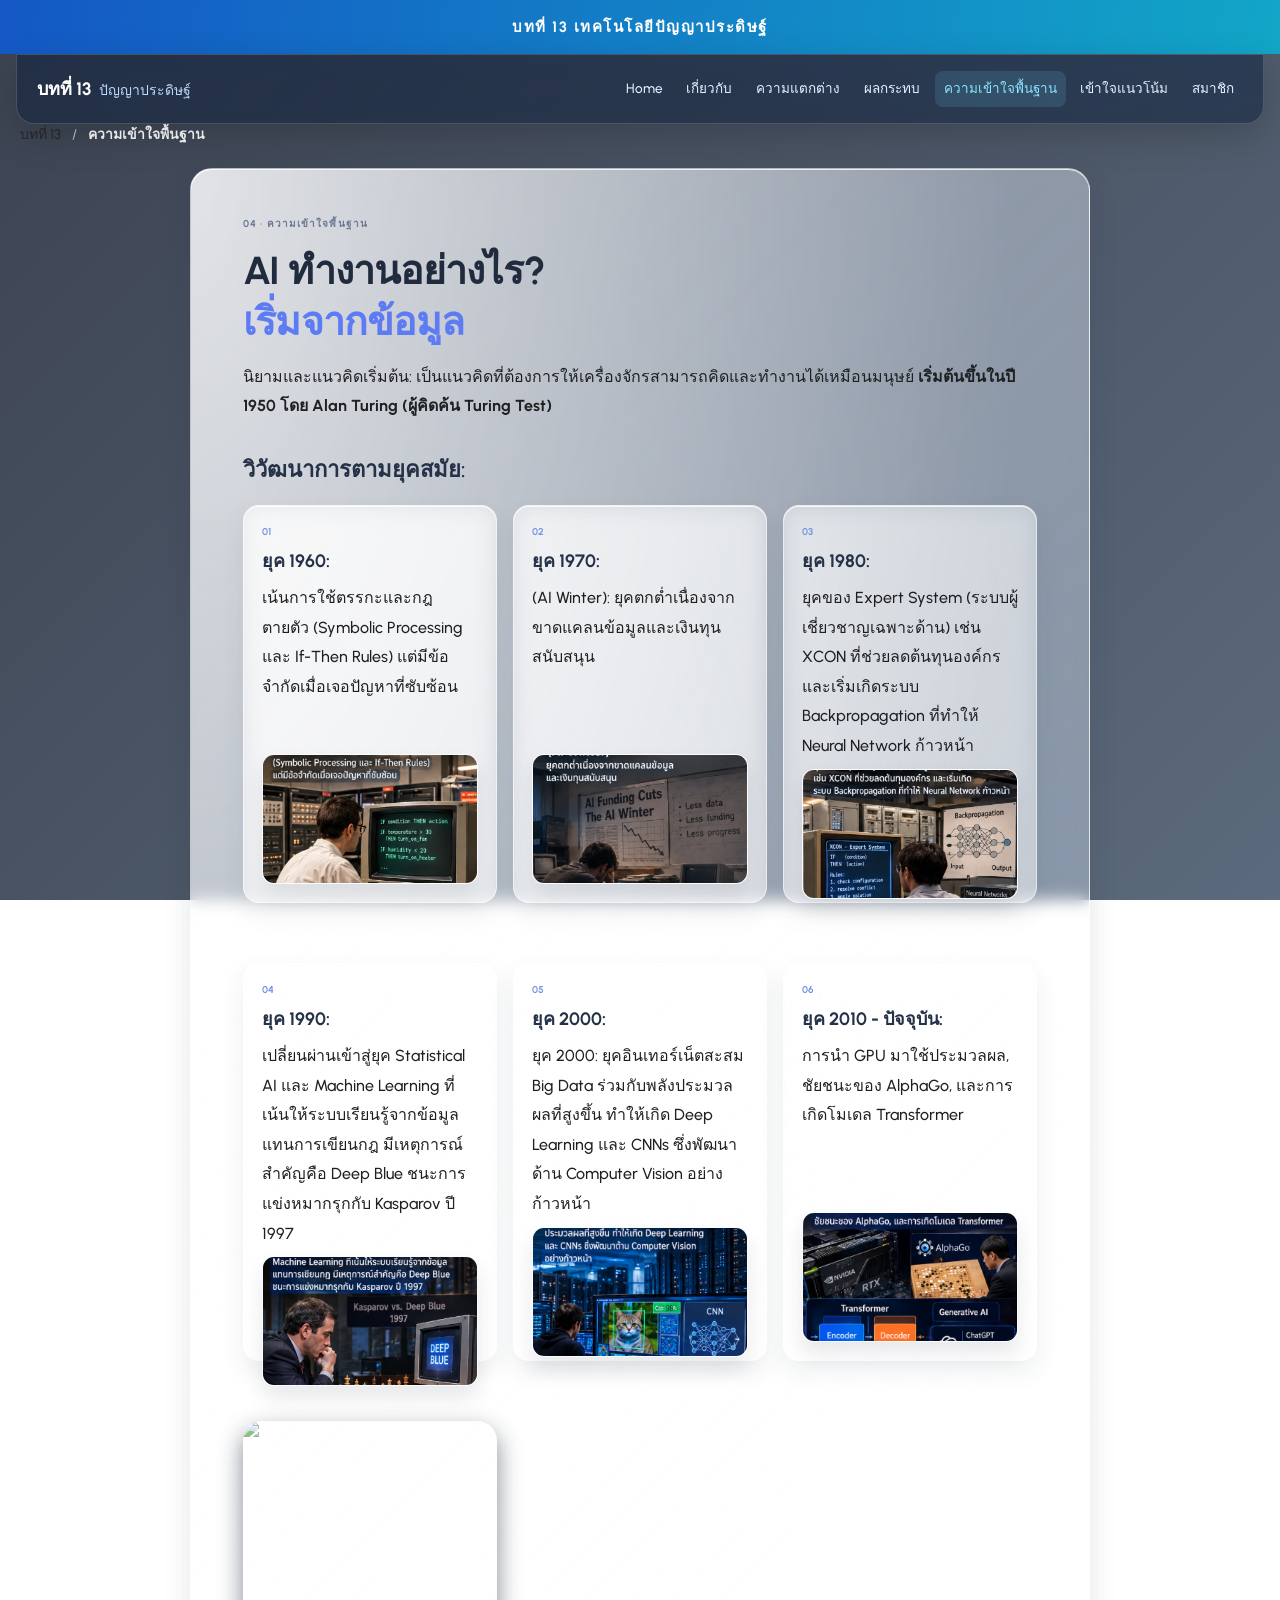
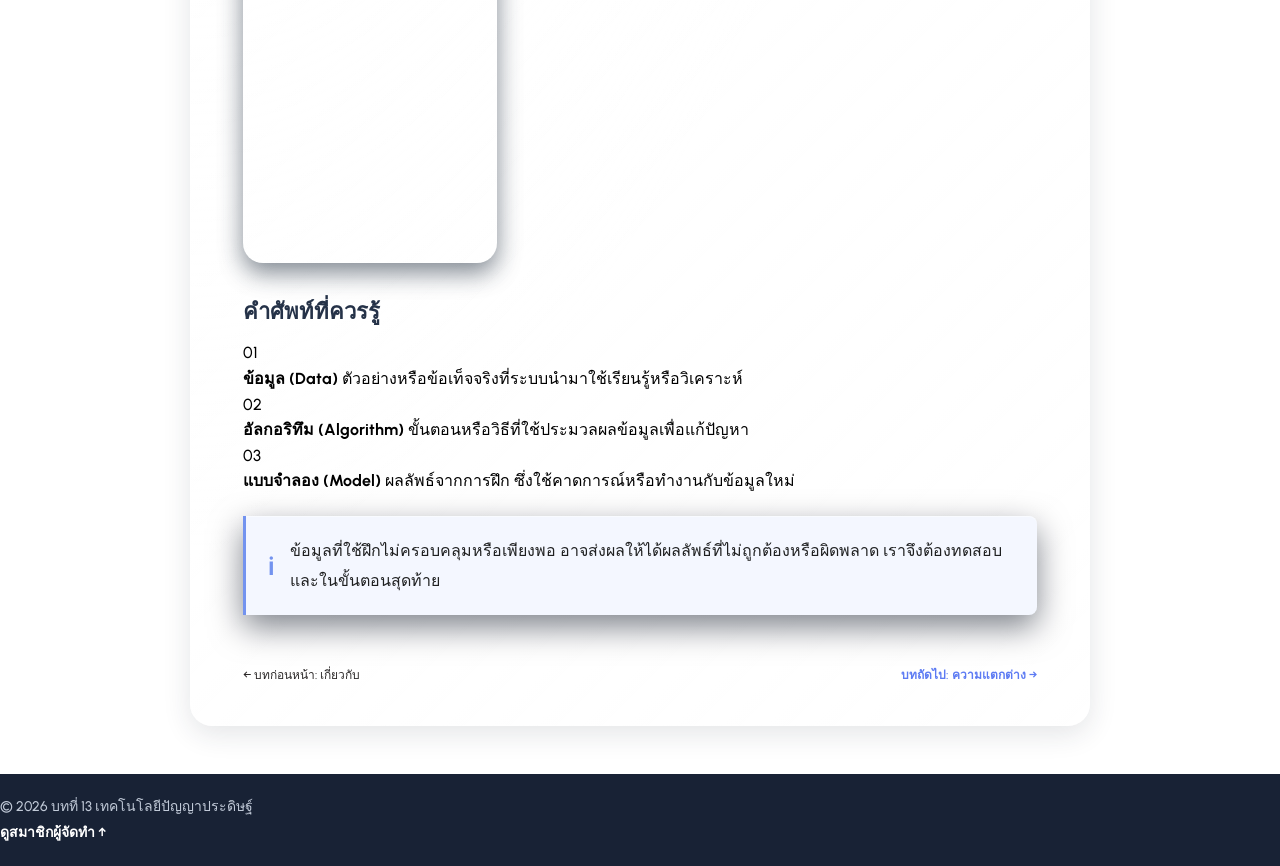
==== commit abf2eb66: "second commit" ====
--- a/basic.html
+++ b/basic.html
@@ -51,13 +51,17 @@
 
                     <h2>วิวัฒนาการตามยุคสมัย:</h2>
                     <div class="process-grid">
-                        <div class="process-card"><span>01</span><h3>ยุค 1960:</h3><p>เน้นการใช้ตรรกะและกฎตายตัว (Symbolic Processing และ If-Then Rules) แต่มีข้อจำกัดเมื่อเจอปัญหาที่ซับซ้อน</p></div>
-                        <div class="process-card"><span>02</span><h3>ยุค 1970:</h3><p>(AI Winter): ยุคตกต่ำเนื่องจากขาดแคลนข้อมูลและเงินทุนสนับสนุน</p></div>
-                        <div class="process-card"><span>03</span><h3>ยุค 1980:</h3><p>ยุคของ Expert System (ระบบผู้เชี่ยวชาญเฉพาะด้าน) เช่น XCON ที่ช่วยลดต้นทุนองค์กร และเริ่มเกิดระบบ Backpropagation ที่ทำให้ Neural Network ก้าวหน้า</p></div>
-                        <div class="process-card"><span>04</span><h3>ยุค 1990:</h3><p>เปลี่ยนผ่านเข้าสู่ยุค Statistical AI และ Machine Learning ที่เน้นให้ระบบเรียนรู้จากข้อมูลแทนการเขียนกฎ มีเหตุการณ์สำคัญคือ Deep Blue ชนะการแข่งหมากรุกกับ Kasparov ปี 1997</p></div>
-                        <div class="process-card"><span>05</span><h3>ยุค 2000:</h3><p>ยุค 2000: ยุคอินเทอร์เน็ตสะสม Big Data ร่วมกับพลังประมวลผลที่สูงขึ้น ทำให้เกิด Deep Learning และ CNNs ซึ่งพัฒนาด้าน Computer Vision อย่างก้าวหน้า</p></div>
-                        <div class="process-card"><span>06</span><h3>ยุค 2010 - ปัจจุบัน:</h3><p>การนำ GPU มาใช้ประมวลผล, ชัยชนะของ AlphaGo, และการเกิดโมเดล Transformer</p></div>
+                        <div class="process-card"><span>01</span><h3>ยุค 1960:</h3><p>เน้นการใช้ตรรกะและกฎตายตัว (Symbolic Processing และ If-Then Rules) แต่มีข้อจำกัดเมื่อเจอปัญหาที่ซับซ้อน</p><img src="images/1960.png" alt="ยุค 1960" loading="lazy"></div>
+                        <div class="process-card"><span>02</span><h3>ยุค 1970:</h3><p>(AI Winter): ยุคตกต่ำเนื่องจากขาดแคลนข้อมูลและเงินทุนสนับสนุน</p><img src="images/1970.png" alt="ยุค 1970" loading="lazy"></div>
+                        <div class="process-card"><span>03</span><h3>ยุค 1980:</h3><p>ยุคของ Expert System (ระบบผู้เชี่ยวชาญเฉพาะด้าน) เช่น XCON ที่ช่วยลดต้นทุนองค์กร และเริ่มเกิดระบบ Backpropagation ที่ทำให้ Neural Network ก้าวหน้า</p><img src="images/1980.png" alt="ยุค 1980" loading="lazy"></div>
+                        <div class="process-card"><span>04</span><h3>ยุค 1990:</h3><p>เปลี่ยนผ่านเข้าสู่ยุค Statistical AI และ Machine Learning ที่เน้นให้ระบบเรียนรู้จากข้อมูลแทนการเขียนกฎ มีเหตุการณ์สำคัญคือ Deep Blue ชนะการแข่งหมากรุกกับ Kasparov ปี 1997</p><img src="images/1990.png" alt="ยุค 1990" loading="lazy"></div>
+                        <div class="process-card"><span>05</span><h3>ยุค 2000:</h3><p>ยุค 2000: ยุคอินเทอร์เน็ตสะสม Big Data ร่วมกับพลังประมวลผลที่สูงขึ้น ทำให้เกิด Deep Learning และ CNNs ซึ่งพัฒนาด้าน Computer Vision อย่างก้าวหน้า</p><img src="images/2000.png" alt="ยุค 2000" loading="lazy"></div>
+                        <div class="process-card"><span>06</span><h3>ยุค 2010 - ปัจจุบัน:</h3><p>การนำ GPU มาใช้ประมวลผล, ชัยชนะของ AlphaGo, และการเกิดโมเดล Transformer</p><img src="images/2010.png" alt="ยุค 2010 ถึงปัจจุบัน" loading="lazy"></div>
+                        
+                        <img class="timeline-pic" src="https://media.licdn.com/dms/image/v2/D4D12AQEY9SR-mfAVHg/article-cover_image-shrink_720_1280/B4DZb0GGRBGkAQ-/0/1747851963335?e=2147483647&v=beta&t=SAcmhkdMsC46ZZvufeceep3wl4Y-6ZzL0nwQFPkAdlk">
+
                     </div>
+
                     <h2>คำศัพท์ที่ควรรู้</h2>
                     <div class="summary-list">
                         <div><span>01</span><p><strong>ข้อมูล (Data)</strong> ตัวอย่างหรือข้อเท็จจริงที่ระบบนำมาใช้เรียนรู้หรือวิเคราะห์</p></div>
--- a/style.css
+++ b/style.css
@@ -592,6 +592,9 @@
     border-left: 3px solid #7393ef;
     border-radius: 0 8px 8px 0;
     background: #f4f7ff;
+    box-shadow:
+        inset 0 1px 0 rgba(255, 255, 255, 0.5),
+        0 12px 32px rgba(2, 10, 25, 0.5);
 }
 
 .definition-mark {
@@ -609,16 +612,35 @@
 
 .process-grid {
     display: grid;
-    grid-template-columns: repeat(3, 1fr);
-    gap: 11px;
+    grid-template-columns: repeat(3, minmax(0, 1fr));
+    grid-auto-rows: 1fr;
+    gap: 14px;
     margin: 19px 0;
 }
 
 .process-card {
+    display: flex;
+    flex-direction: column;
+    height: 90%;
+    gap: 8px;
     padding: 15px;
-    border: 1px solid #edf0f4;
-    border-radius: 8px;
-    background: #fcfdff;
+    border: 1px solid rgba(255, 255, 255, 0.55);
+    border-radius: 16px;
+    background: rgba(255, 255, 255, 0.38);
+    -webkit-backdrop-filter: blur(12px) saturate(120%);
+    backdrop-filter: blur(12px) saturate(120%);
+    box-shadow:
+        inset 0 1px 0 rgba(255, 255, 255, 0.8),
+        0 10px 24px rgba(31, 45, 61, 0.08);
+    transition: transform 0.2s ease, box-shadow 0.2s ease, border-color 0.2s ease;
+}
+
+.process-card:hover {
+    transform: translateY(-3px);
+    border-color: rgba(128, 164, 255, 0.55);
+    box-shadow:
+        inset 0 1px 0 rgba(255, 255, 255, 0.9),
+        0 16px 28px rgba(31, 45, 61, 0.12);
 }
 
 .process-card > span {
@@ -628,7 +650,7 @@
 }
 
 .process-card h3 {
-    margin: 6px 0 4px;
+    margin: 0;
     color: #33435d;
     font-size: 13px;
 }
@@ -638,6 +660,43 @@
     color: #8490a0;
     font-size: 11px;
     line-height: 1.7;
+    flex: 1 0 auto;
+}
+
+.process-card img {
+    display: block;
+    width: 100%;
+    height: 130px;
+    flex: 0 0 130px;
+    margin-top: auto;
+    object-fit: cover;
+    border-radius: 12px;
+    border: 1px solid rgba(255, 255, 255, 0.7);
+    background: linear-gradient(135deg, #edf3ff, #f3f7ff);
+    box-shadow: 0 12px 20px rgba(26, 42, 62, 0.1);
+    transition: transform 0.2s ease, box-shadow 0.2s ease;
+}
+
+.process-card:hover img {
+    transform: scale(1.02);
+    box-shadow: 0 16px 24px rgba(26, 42, 62, 0.14);
+}
+
+@media (max-width: 768px) {
+    .process-grid {
+        grid-template-columns: repeat(2, minmax(0, 1fr));
+    }
+}
+
+@media (max-width: 480px) {
+    .process-grid {
+        grid-template-columns: 1fr;
+        grid-auto-rows: auto;
+    }
+
+    .process-card {
+        height: auto;
+    }
 }
 
 
@@ -710,17 +769,26 @@
 .member-grid {
     display: grid;
     grid-template-columns: repeat(2, minmax(0, 1fr));
-    gap: 10px;
+    gap: 12px;
 }
 
 .member-card {
-    display: flex;
+    display: grid;
+    grid-template-columns: auto minmax(0, 1fr) 76px;
     align-items: center;
     gap: 12px;
-    padding: 14px;
+    padding: 14px 16px;
     border: 1px solid #edf0f4;
-    border-radius: 8px;
-    background: #fff;
+    border-radius: 16px;
+    background: linear-gradient(135deg, #ffffff 0%, #f8faff 100%);
+    box-shadow: 0 8px 18px rgba(27, 45, 72, 0.05);
+    transition: transform 0.2s ease, box-shadow 0.2s ease, border-color 0.2s ease;
+}
+
+.member-card:hover {
+    transform: translateY(-2px);
+    border-color: #d9e5ff;
+    box-shadow: 0 14px 28px rgba(27, 45, 72, 0.08);
 }
 
 .member-avatar {
@@ -747,6 +815,22 @@
     margin: 2px 0 0;
     color: #8993a1;
     font-size: 10px;
+}
+
+.member-card img {
+    width: 76px;
+    height: 76px;
+    object-fit: cover;
+    border-radius: 18px;
+    border: 2px solid #edf0f4;
+    box-shadow: 0 12px 22px rgba(22, 32, 48, 0.12);
+    background: #eef3ff;
+    transition: transform 0.2s ease, box-shadow 0.2s ease;
+}
+
+.member-card:hover img {
+    transform: scale(1.03);
+    box-shadow: 0 16px 26px rgba(22, 32, 48, 0.16);
 }
 
 
@@ -1523,6 +1607,58 @@
     font-size: 1.4rem;
 }
 
+.video-card {
+    position: relative;
+    min-height: 210px;
+    padding: 22px;
+    overflow: hidden;
+    border-radius: 18px;
+    border: 1px solid rgba(255, 255, 255, 0.65);
+    
+    -webkit-backdrop-filter: blur(1px) saturate(150%);
+    backdrop-filter: blur(1px) saturate(150%);
+    box-shadow:
+        inset 0 1px 0 rgba(255, 255, 255, 0.8),
+        0 8px 28px rgba(31, 45, 61, 0.9);
+    transition: transform .2s ease, box-shadow .2s ease, border-color .2s ease;
+}
+
+.video-card:hover {
+    transform: translateY(-4px);
+    border-color: rgba(255, 255, 255, 0.9);
+    box-shadow:
+        inset 0 1px 0 rgba(255, 255, 255, 0.95),
+        0 16px 36px rgba(31, 45, 61, 1);
+}
+
+.video-card .full-page {
+    display: flex;
+    min-height: 164px;
+    flex-direction: column;
+    align-items: flex-start;
+
+}
+
+.summary-list, .responsibility-list{
+    color: black;
+}
+
+.member-card img{
+    width: 60px; 
+    height: 60px; 
+    border-radius: 50%; 
+    margin-right: 10px;
+
+}
+
+.process-grid .timeline-pic{
+    border-radius: 20px; 
+    opacity: 0.7; 
+    box-shadow:
+        inset 0 1px 0 rgba(255, 255, 255, 0.8),
+        0 10px 24px rgba(31, 45, 61, 0.8);
+    transition: transform 0.2s ease, box-shadow 0.2s ease, border-color 0.2s ease;
+}
 @media (min-width: 960px) {
     .header-top {
         flex-direction: row;
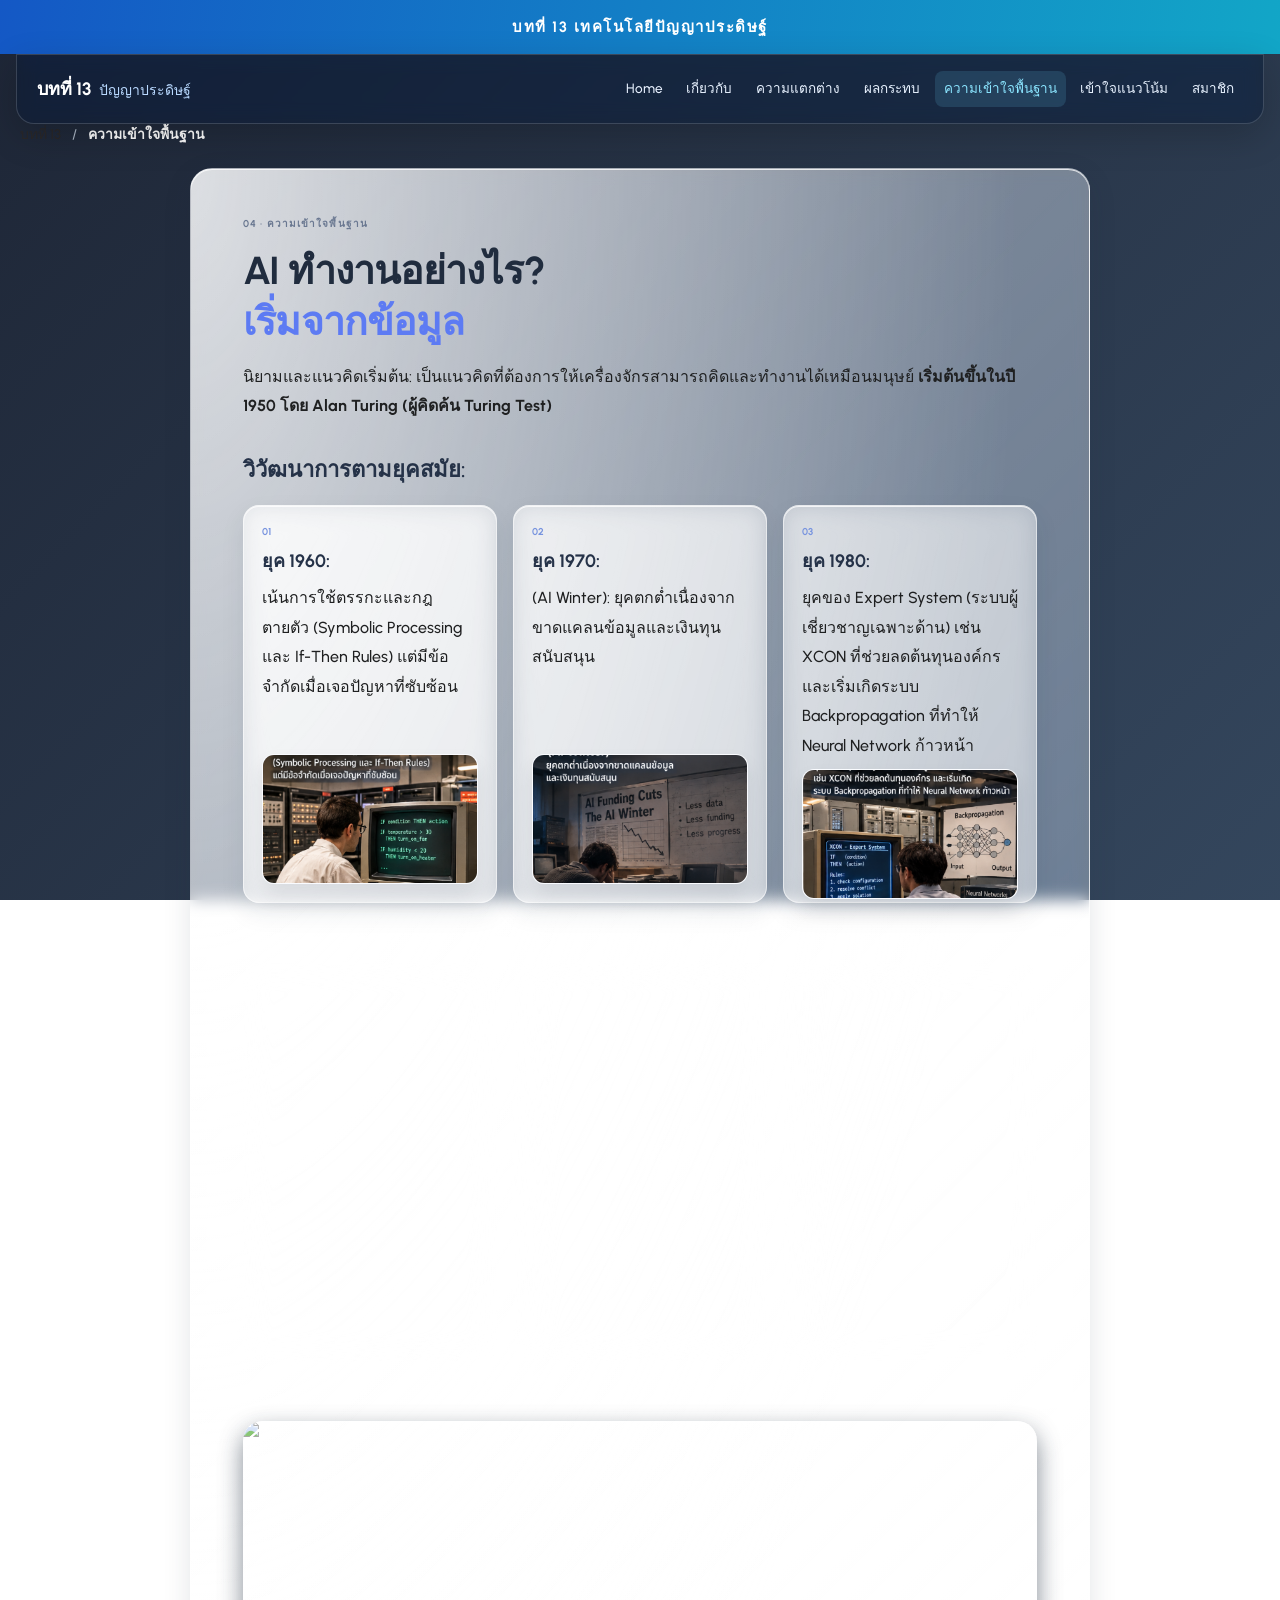
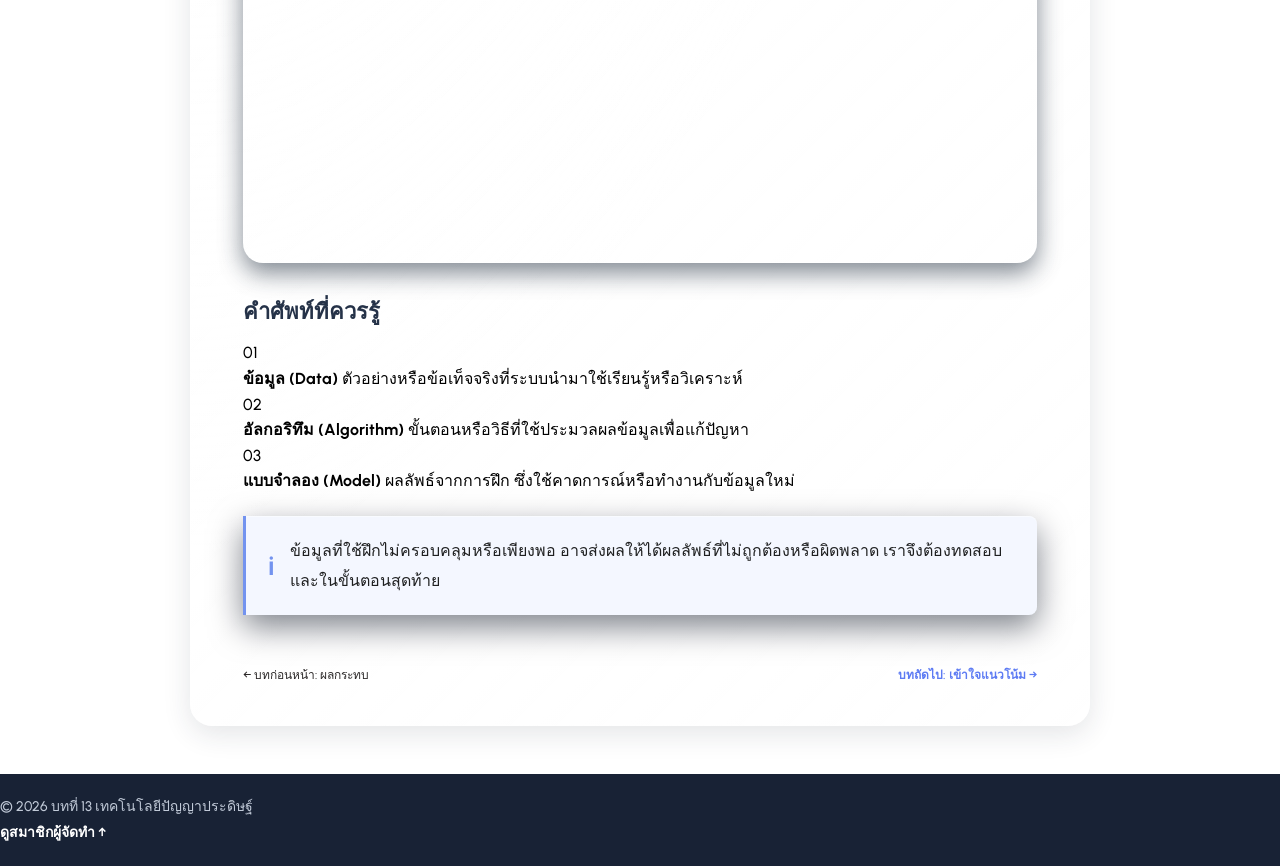
==== commit 9dd88683: "final commit" ====
--- a/basic.html
+++ b/basic.html
@@ -70,7 +70,7 @@
                     </div>
                     <div class="definition-box"><span class="definition-mark">i</span><p>ข้อมูลที่ใช้ฝึกไม่ครอบคลุมหรือเพียงพอ อาจส่งผลให้ได้ผลลัพธ์ที่ไม่ถูกต้องหรือผิดพลาด เราจึงต้องทดสอบและในขั้นตอนสุดท้าย</p></div>
                     
-                    <div class="article-navigation"><a href="about.html">← บทก่อนหน้า: เกี่ยวกับ</a><a class="next-link" href="contrast.html">บทถัดไป: ความแตกต่าง →</a></div>
+                    <div class="article-navigation"><a href="effect.html">← บทก่อนหน้า: ผลกระทบ</a><a class="next-link" href="trend.html">บทถัดไป: เข้าใจแนวโน้ม →</a></div>
                 </article>
                 
             </div>
--- a/style.css
+++ b/style.css
@@ -107,11 +107,11 @@
     background-repeat: no-repeat;
     background-size: cover;
     background-attachment: fixed;
+    background-blend-mode: soft-light, normal;
     color: var(--gray-web);
     font-size: 1.6rem;
     font-weight: var(--fw-500);
     line-height: 1.6;
-    /*height: 300vh;*/
 }
 
 .site-footer {
@@ -279,12 +279,28 @@
 .hero {padding-block-start: 0;}
 
 .hero-card {
-    background: linear-gradient(90deg,rgba(0, 47, 156, 1) 0%, rgba(1, 148, 60, 1) 100%);
+    position: relative;
+    overflow: hidden;
+    background: linear-gradient(90deg, rgba(7, 59, 156, 1) 0%, rgba(20, 170, 115, 1) 100%);
     padding-left: 50px;
     background-position: 40%;
 }
 
+.hero-card::after {
+    content: "";
+    position: absolute;
+    right: -70px;
+    top: -60px;
+    width: 220px;
+    height: 220px;
+    border-radius: 50%;
+    background: rgba(125, 224, 255, 0.18);
+    filter: blur(18px);
+}
+
 .hero-card .card-content {
+    position: relative;
+    z-index: 1;
     padding-left: 50px;
 }
 
@@ -344,17 +360,35 @@
     min-width: 0;
 }
 
-.name{
-    display: flex;
-    position: relative;
-    color: whitesmoke;
-    right: -1200px;
-    bottom: -100px;
-    background-color:rgba(0, 0, 0, 0.6);
-    border-radius: 8px;
-    width: 100px;
-    border: 1px solid white;
-}
+.name {
+    position: absolute;
+    right: 28px;
+    bottom: 22px;
+    display: inline-flex;
+    align-items: center;
+    gap: 8px;
+    padding: 8px 14px;
+    border: 1px solid rgba(255, 255, 255, 0.28);
+    border-radius: 999px;
+    background: rgba(5, 20, 36, 0.45);
+    color: #eef9ff;
+    font-size: 1.1rem;
+    font-weight: 700;
+    letter-spacing: 0.12em;
+    text-transform: uppercase;
+    box-shadow: 0 12px 24px rgba(0, 0, 0, 0.2);
+    backdrop-filter: blur(8px);
+}
+
+.name::before {
+    content: "";
+    width: 8px;
+    height: 8px;
+    border-radius: 50%;
+    background: #7de0ff;
+    box-shadow: 0 0 14px rgba(125, 224, 255, 0.9);
+}
+
 .full-page {
     width: 100%;
 }
@@ -686,6 +720,11 @@
     .process-grid {
         grid-template-columns: repeat(2, minmax(0, 1fr));
     }
+
+    .impact-grid,
+    .responsibility-list {
+        grid-template-columns: 1fr;
+    }
 }
 
 @media (max-width: 480px) {
@@ -696,6 +735,10 @@
 
     .process-card {
         height: auto;
+    }
+
+    .responsibility-list > div {
+        flex-direction: column;
     }
 }
 
@@ -723,6 +766,118 @@
     content: "•";
     font-size: 18px;
     line-height: 1.3;
+}
+
+.impact-grid {
+    display: grid;
+    grid-template-columns: repeat(2, minmax(0, 1fr));
+    gap: 18px;
+    margin: 26px 0 30px;
+}
+
+.impact-card {
+    position: relative;
+    display: flex;
+    flex-direction: column;
+    gap: 12px;
+    padding: 22px 20px 18px;
+    border: 1px solid rgba(125, 149, 190, 0.28);
+    border-radius: 18px;
+    background: linear-gradient(135deg, rgba(255, 255, 255, 0.7), rgba(237, 245, 255, 0.42));
+    box-shadow: 0 14px 32px rgba(21, 31, 49, 0.08);
+    overflow: hidden;
+}
+
+.impact-card::before {
+    content: "";
+    position: absolute;
+    inset: auto -22% -38% auto;
+    width: 170px;
+    height: 170px;
+    border-radius: 50%;
+    background: rgba(113, 217, 255, 0.12);
+}
+
+.impact-card > * {
+    position: relative;
+    z-index: 1;
+}
+
+.impact-card h2 {
+    margin: 0;
+    color: #1d2a3d;
+    font-size: 1.9rem;
+    line-height: 1.45;
+}
+
+.impact-card .impact-symbol {
+    display: inline-flex;
+    align-items: center;
+    justify-content: center;
+    width: 36px;
+    height: 36px;
+    border-radius: 12px;
+    font-weight: 700;
+    background: linear-gradient(135deg, #eff6ff, #dfeaff);
+    color: #3762d5;
+    box-shadow: inset 0 1px 0 rgba(255, 255, 255, 0.8);
+}
+
+.impact-positive .impact-symbol {
+    background: linear-gradient(135deg, #ecfff4, #d8f7e6);
+    color: #1d925c;
+}
+
+.impact-caution .impact-symbol {
+    background: linear-gradient(135deg, #fff8eb, #ffe7b8);
+    color: #c4790d;
+}
+
+.impact-card .content-list {
+    margin: 0;
+}
+
+.impact-card .content-list li {
+    font-size: 1.4rem;
+    line-height: 1.8;
+}
+
+.responsibility-list {
+    display: grid;
+    grid-template-columns: repeat(2, minmax(0, 1fr));
+    gap: 16px;
+    margin: 24px 0 30px;
+}
+
+.responsibility-list > div {
+    display: flex;
+    gap: 14px;
+    align-items: flex-start;
+    padding: 16px 18px;
+    border: 1px solid rgba(121, 143, 179, 0.25);
+    border-radius: 16px;
+    background: linear-gradient(135deg, rgba(255, 255, 255, 0.74), rgba(244, 247, 255, 0.5));
+    box-shadow: 0 10px 24px rgba(21, 31, 49, 0.06);
+}
+
+.responsibility-list span {
+    display: grid;
+    place-items: center;
+    width: 38px;
+    height: 38px;
+    flex-shrink: 0;
+    border-radius: 12px;
+    background: linear-gradient(135deg, #edf4ff, #dfeaff);
+    color: #355ec9;
+    font-size: 1.2rem;
+    font-weight: 700;
+}
+
+.responsibility-list p {
+    margin: 0;
+    color: #394961;
+    font-size: 1.4rem;
+    line-height: 1.75;
 }
 
 .notice-box {
@@ -1149,8 +1304,9 @@
 
 body {
     background-image:
-        linear-gradient(135deg, rgba(5, 14, 32, 0.78), rgba(13, 35, 62, 0.68)),
+        linear-gradient(135deg, rgba(5, 14, 32, 0.9), rgba(13, 35, 62, 0.84)),
         url("https://www.fitm.kmutnb.ac.th/images/slideshow/FITM3.jpg");
+    background-blend-mode: normal;
     color: #dce8f7;
 }
 
@@ -1609,8 +1765,10 @@
 
 .video-card {
     position: relative;
-    min-height: 210px;
-    padding: 22px;
+    width: 100%;
+    min-width: 0;
+    min-height: 0;
+    padding: clamp(14px, 3vw, 22px);
     overflow: hidden;
     border-radius: 18px;
     border: 1px solid rgba(255, 255, 255, 0.65);
@@ -1633,10 +1791,19 @@
 
 .video-card .full-page {
     display: flex;
-    min-height: 164px;
+    width: 100%;
+    min-width: 0;
     flex-direction: column;
     align-items: flex-start;
 
+}
+
+.video-card iframe {
+    display: block;
+    width: 100%;
+    max-width: 100%;
+    height: auto;
+    aspect-ratio: 16 / 9;
 }
 
 .summary-list, .responsibility-list{
@@ -1652,6 +1819,13 @@
 }
 
 .process-grid .timeline-pic{
+    grid-column: 1 / -1;
+    display: block;
+    width: 100%;
+    max-width: 100%;
+    min-width: 0;
+    height: auto;
+    object-fit: cover;
     border-radius: 20px; 
     opacity: 0.7; 
     box-shadow:
